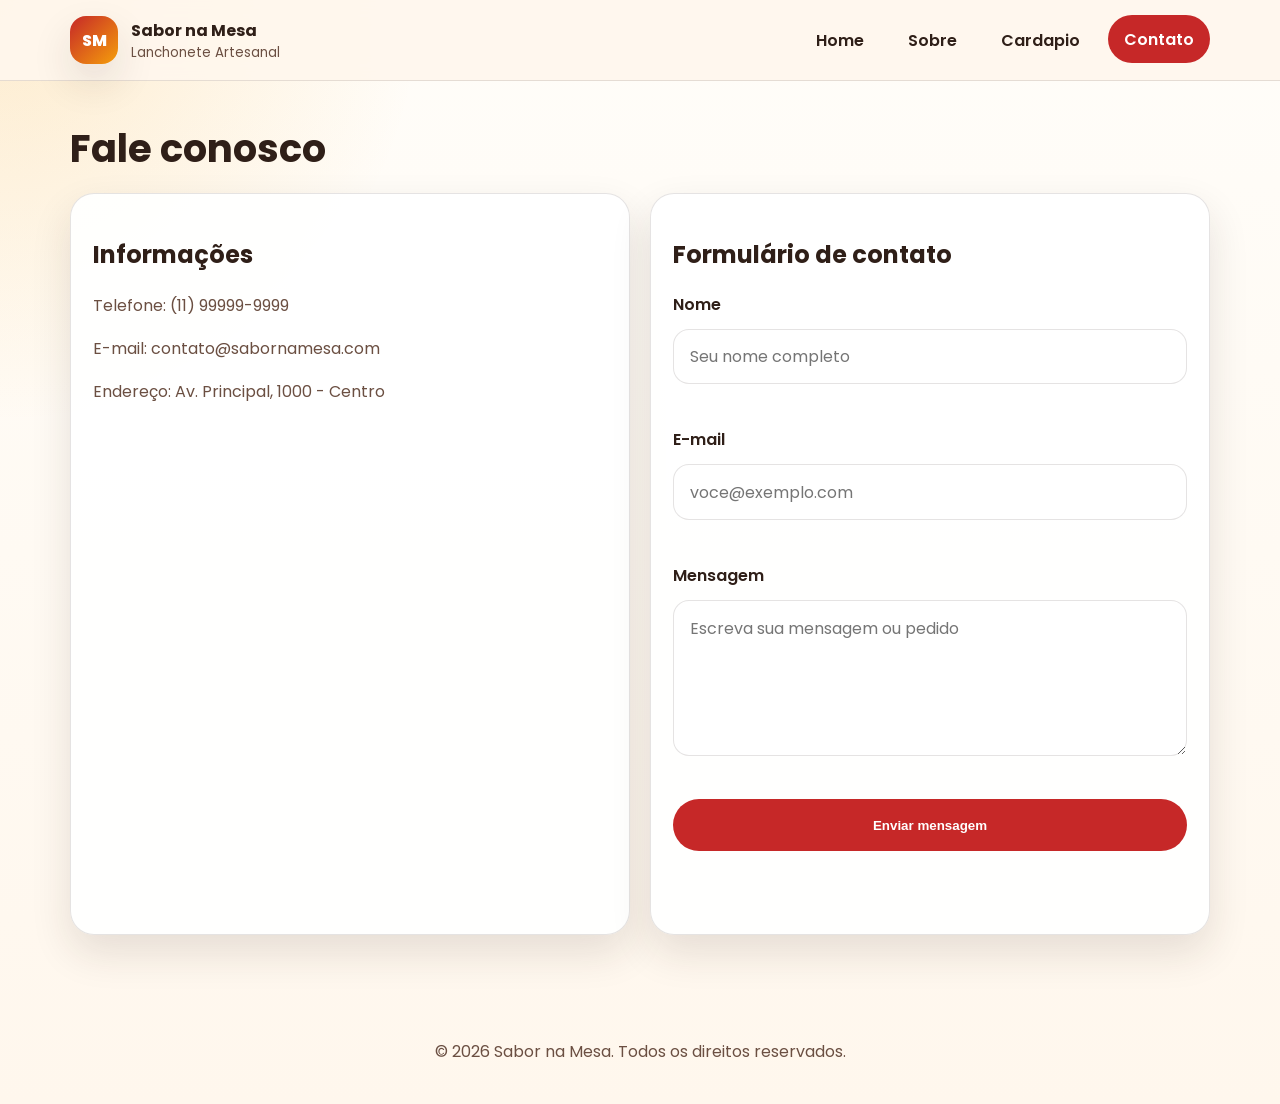
==== contato.html @ fc6c2dfb "primeiro commit" ====
<!DOCTYPE html>
<html lang="pt-BR">
<head>
  <meta charset="UTF-8">
  <meta name="viewport" content="width=device-width, initial-scale=1.0">
  <meta name="description" content="Entre em contato com a Lanchonete Sabor na Mesa e envie sua mensagem.">
  <meta name="keywords" content="contato, formulário, lanchonete, pedido, atendimento">
  <title>Lanchonete Sabor na Mesa | Contato</title>
  <link rel="preconnect" href="https://fonts.googleapis.com">
  <link rel="preconnect" href="https://fonts.gstatic.com" crossorigin>
  <link href="https://fonts.googleapis.com/css2?family=Poppins:wght@400;500;600;700;800&display=swap" rel="stylesheet">
  <link rel="stylesheet" href="css/style.css">
</head>
<body>
  <header class="site-header">
    <div class="topbar">
      <a class="brand" href="index.html"><span class="brand-mark">SM</span><span class="brand-text"><strong>Sabor na Mesa</strong><small>Lanchonete Artesanal</small></span></a>
      <button class="menu-toggle" id="menuToggle" aria-label="Abrir menu de navegação" aria-expanded="false" aria-controls="primaryNav">☰</button>
      <nav class="primary-nav" id="primaryNav">
        <a href="index.html">Home</a>
        <a href="sobre.html">Sobre</a>
        <a href="cardapio.html">Cardapio</a>
        <a class="active" href="contato.html">Contato</a>
      </nav>
    </div>
  </header>

  <main class="section page-section">
    <h1 class="section-title reveal">Fale conosco</h1>
    <div class="two-columns">
      <section class="content-panel reveal">
        <h2>Informações</h2>
        <p>Telefone: (11) 99999-9999</p>
        <p>E-mail: contato@sabornamesa.com</p>
        <p>Endereço: Av. Principal, 1000 - Centro</p>
      </section>
      <section class="content-panel reveal">
        <h2>Formulário de contato</h2>
        <form id="contactForm" novalidate>
          <label for="name">Nome</label>
          <input type="text" id="name" name="name" placeholder="Seu nome completo">
          <small class="error-message" data-error-for="name"></small>

          <label for="email">E-mail</label>
          <input type="email" id="email" name="email" placeholder="voce@exemplo.com">
          <small class="error-message" data-error-for="email"></small>

          <label for="message">Mensagem</label>
          <textarea id="message" name="message" rows="5" placeholder="Escreva sua mensagem ou pedido"></textarea>
          <small class="error-message" data-error-for="message"></small>

          <button class="btn btn-primary" type="submit">Enviar mensagem</button>
          <p class="form-success" id="formSuccess" aria-live="polite"></p>
        </form>
      </section>
    </div>
  </main>

  <footer class="site-footer">
    <p>&copy; 2026 Sabor na Mesa. Todos os direitos reservados.</p>
  </footer>

  <script src="js/script.js"></script>
</body>
</html>
---- css/style.css ----
:root {
  --bg: #fff7ed;
  --surface: #ffffff;
  --surface-alt: #ffe8cc;
  --text: #2f1f18;
  --muted: #6b4f42;
  --primary: #c62828;
  --primary-dark: #8e1c1c;
  --accent: #f59e0b;
  --border: rgba(47, 31, 24, 0.12);
  --shadow: 0 18px 40px rgba(47, 31, 24, 0.12);
}

* {
  box-sizing: border-box;
}

html {
  scroll-behavior: smooth;
}

body {
  margin: 0;
  font-family: 'Poppins', sans-serif;
  color: var(--text);
  background:
    radial-gradient(circle at top left, rgba(245, 158, 11, 0.18), transparent 25%),
    linear-gradient(180deg, #fffdf9 0%, var(--bg) 100%);
}

a {
  color: inherit;
  text-decoration: none;
}

img {
  max-width: 100%;
  display: block;
}

.site-header {
  position: sticky;
  top: 0;
  z-index: 20;
  backdrop-filter: blur(10px);
  background: rgba(255, 247, 237, 0.92);
  border-bottom: 1px solid var(--border);
}

.topbar {
  max-width: 1180px;
  margin: 0 auto;
  padding: 1rem 1.25rem;
  display: flex;
  align-items: center;
  justify-content: space-between;
  gap: 1rem;
}

.brand {
  display: inline-flex;
  align-items: center;
  gap: 0.8rem;
}

.brand-mark {
  width: 3rem;
  height: 3rem;
  border-radius: 1rem;
  display: grid;
  place-items: center;
  background: linear-gradient(135deg, var(--primary), var(--accent));
  color: #fff;
  font-weight: 800;
  box-shadow: var(--shadow);
}

.brand-text strong,
.brand-text small {
  display: block;
}

.brand-text small {
  color: var(--muted);
}

.primary-nav {
  display: flex;
  align-items: center;
  gap: 0.75rem;
}

.primary-nav a {
  padding: 0.7rem 1rem;
  border-radius: 999px;
  font-weight: 600;
  transition: background-color 0.25s ease, color 0.25s ease, transform 0.25s ease;
}

.primary-nav a:hover,
.primary-nav a.active {
  background: var(--primary);
  color: #fff;
  transform: translateY(-1px);
}

.menu-toggle {
  display: none;
  border: 0;
  background: var(--primary);
  color: #fff;
  width: 3rem;
  height: 3rem;
  border-radius: 0.9rem;
  font-size: 1.25rem;
}

.hero,
.two-columns,
.cards-grid,
.menu-grid,
.section {
  max-width: 1180px;
  margin: 0 auto;
}

.hero {
  min-height: calc(100vh - 90px);
  padding: 4rem 1.25rem;
  display: grid;
  grid-template-columns: 1.2fr 0.8fr;
  gap: 2rem;
  align-items: center;
}

.hero-content h1,
.section-title {
  font-size: clamp(2rem, 4vw, 4rem);
  line-height: 1.05;
  margin: 0 0 1rem;
}

.eyebrow {
  display: inline-block;
  margin-bottom: 1rem;
  padding: 0.4rem 0.75rem;
  border-radius: 999px;
  background: rgba(245, 158, 11, 0.18);
  color: var(--primary-dark);
  font-weight: 700;
}

.hero p,
.content-panel p,
.info-card p,
.menu-item p {
  color: var(--muted);
  line-height: 1.7;
}

.hero-actions {
  display: flex;
  flex-wrap: wrap;
  gap: 1rem;
  margin-top: 1.5rem;
}

.btn {
  display: inline-flex;
  align-items: center;
  justify-content: center;
  min-height: 3.2rem;
  padding: 0.8rem 1.3rem;
  border-radius: 999px;
  font-weight: 700;
  border: 1px solid transparent;
  transition: transform 0.25s ease, box-shadow 0.25s ease, background-color 0.25s ease;
}

.btn:hover {
  transform: translateY(-2px);
  box-shadow: var(--shadow);
}

.btn-primary {
  background: var(--primary);
  color: #fff;
}

.btn-primary:hover {
  background: var(--primary-dark);
}

.btn-secondary {
  border-color: var(--primary);
  color: var(--primary);
  background: rgba(255, 255, 255, 0.6);
}

.hero-card,
.content-panel,
.info-card,
.menu-item {
  background: rgba(255, 255, 255, 0.92);
  border: 1px solid var(--border);
  border-radius: 1.5rem;
  box-shadow: var(--shadow);
}

.hero-card {
  padding: 2rem;
  background: linear-gradient(180deg, var(--surface), var(--surface-alt));
}

.hero-card ul,
.check-list {
  padding-left: 1.1rem;
  color: var(--muted);
  line-height: 1.8;
}

.section {
  padding: 1rem 1.25rem 4rem;
}

.section-title {
  font-size: clamp(1.8rem, 3vw, 2.8rem);
  margin-bottom: 1.5rem;
}

.cards-grid,
.menu-grid {
  display: grid;
  grid-template-columns: repeat(3, minmax(0, 1fr));
  gap: 1.25rem;
}

.info-card,
.menu-item,
.content-panel {
  padding: 1.4rem;
}

.two-columns {
  display: grid;
  grid-template-columns: repeat(2, minmax(0, 1fr));
  gap: 1.25rem;
}

.page-section {
  padding-top: 3rem;
}

.filter-bar {
  display: flex;
  flex-wrap: wrap;
  gap: 0.75rem;
  margin-bottom: 1.5rem;
}

.filter-btn {
  border: 1px solid var(--border);
  background: #fff;
  color: var(--text);
  padding: 0.75rem 1rem;
  border-radius: 999px;
  font-weight: 700;
}

.filter-btn.active {
  background: var(--primary);
  color: #fff;
}

.menu-item span {
  display: inline-block;
  margin-top: 1rem;
  font-weight: 800;
  color: var(--primary-dark);
}

form {
  display: grid;
  gap: 0.75rem;
}

label {
  font-weight: 600;
}

input,
textarea {
  width: 100%;
  border: 1px solid var(--border);
  border-radius: 1rem;
  padding: 0.9rem 1rem;
  font: inherit;
  background: #fff;
}

input:focus,
textarea:focus,
button:focus,
a:focus {
  outline: 3px solid rgba(245, 158, 11, 0.35);
  outline-offset: 2px;
}

.error-message,
.form-success {
  min-height: 1.2rem;
  font-size: 0.92rem;
}

.error-message {
  color: #b91c1c;
}

.form-success {
  color: #166534;
  font-weight: 700;
}

.site-footer {
  padding: 1.5rem;
  text-align: center;
  color: var(--muted);
}

.reveal {
  opacity: 0;
  transform: translateY(24px);
  transition: opacity 0.7s ease, transform 0.7s ease;
}

.reveal.visible {
  opacity: 1;
  transform: translateY(0);
}

@media (max-width: 900px) {
  .hero,
  .two-columns,
  .cards-grid,
  .menu-grid {
    grid-template-columns: 1fr;
  }

  .hero {
    min-height: auto;
    padding-top: 2rem;
  }
}

@media (max-width: 768px) {
  .menu-toggle {
    display: inline-grid;
    place-items: center;
  }

  .primary-nav {
    position: absolute;
    top: 100%;
    right: 1.25rem;
    left: 1.25rem;
    padding: 1rem;
    flex-direction: column;
    align-items: stretch;
    background: rgba(255, 255, 255, 0.98);
    border: 1px solid var(--border);
    border-radius: 1.25rem;
    box-shadow: var(--shadow);
    display: none;
  }

  .primary-nav.open {
    display: flex;
  }

  .primary-nav a {
    width: 100%;
  }

  .topbar {
    position: relative;
  }
}
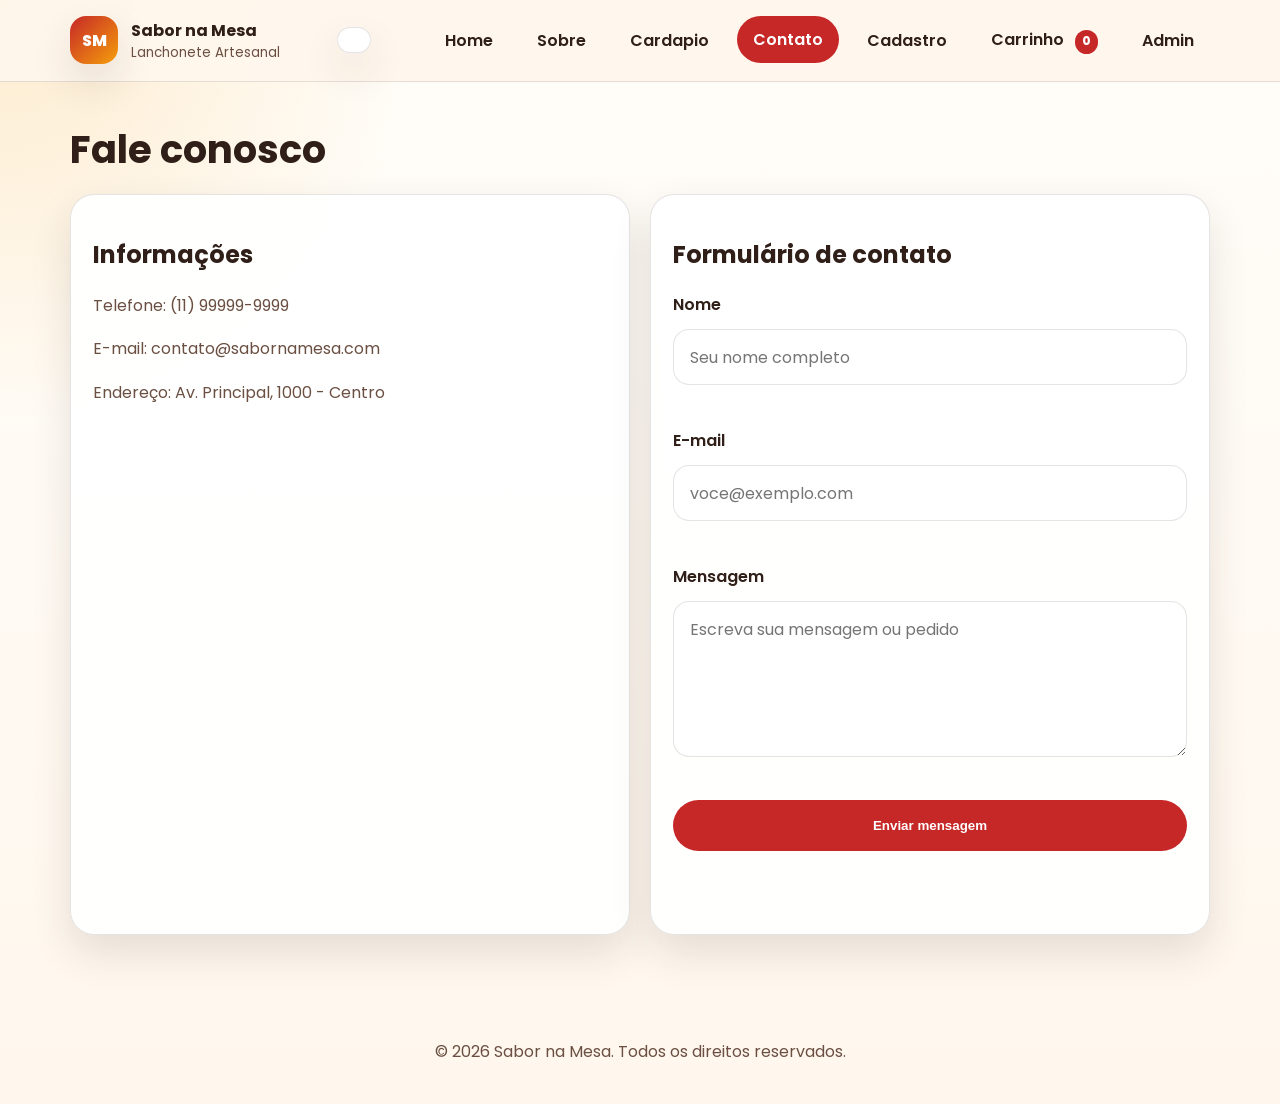
==== commit 8506ec11: "feat: adicionar site completo da lanchonete" ====
--- a/contato.html
+++ b/contato.html
@@ -1,65 +1,108 @@
-<!DOCTYPE html>
+<!doctype html>
 <html lang="pt-BR">
-<head>
-  <meta charset="UTF-8">
-  <meta name="viewport" content="width=device-width, initial-scale=1.0">
-  <meta name="description" content="Entre em contato com a Lanchonete Sabor na Mesa e envie sua mensagem.">
-  <meta name="keywords" content="contato, formulário, lanchonete, pedido, atendimento">
-  <title>Lanchonete Sabor na Mesa | Contato</title>
-  <link rel="preconnect" href="https://fonts.googleapis.com">
-  <link rel="preconnect" href="https://fonts.gstatic.com" crossorigin>
-  <link href="https://fonts.googleapis.com/css2?family=Poppins:wght@400;500;600;700;800&display=swap" rel="stylesheet">
-  <link rel="stylesheet" href="css/style.css">
-</head>
-<body>
-  <header class="site-header">
-    <div class="topbar">
-      <a class="brand" href="index.html"><span class="brand-mark">SM</span><span class="brand-text"><strong>Sabor na Mesa</strong><small>Lanchonete Artesanal</small></span></a>
-      <button class="menu-toggle" id="menuToggle" aria-label="Abrir menu de navegação" aria-expanded="false" aria-controls="primaryNav">☰</button>
-      <nav class="primary-nav" id="primaryNav">
-        <a href="index.html">Home</a>
-        <a href="sobre.html">Sobre</a>
-        <a href="cardapio.html">Cardapio</a>
-        <a class="active" href="contato.html">Contato</a>
-      </nav>
-    </div>
-  </header>
+  <head>
+    <meta charset="UTF-8" />
+    <meta name="viewport" content="width=device-width, initial-scale=1.0" />
+    <meta
+      name="description"
+      content="Entre em contato com a Lanchonete Sabor na Mesa e envie sua mensagem."
+    />
+    <meta
+      name="keywords"
+      content="contato, formulário, lanchonete, pedido, atendimento"
+    />
+    <title>Lanchonete Sabor na Mesa | Contato</title>
+    <link rel="preconnect" href="https://fonts.googleapis.com" />
+    <link rel="preconnect" href="https://fonts.gstatic.com" crossorigin />
+    <link
+      href="https://fonts.googleapis.com/css2?family=Poppins:wght@400;500;600;700;800&display=swap"
+      rel="stylesheet"
+    />
+    <link rel="stylesheet" href="css/style.css" />
+  </head>
+  <body>
+    <header class="site-header">
+      <div class="topbar">
+        <a class="brand" href="index.html"
+          ><span class="brand-mark">SM</span
+          ><span class="brand-text"
+            ><strong>Sabor na Mesa</strong
+            ><small>Lanchonete Artesanal</small></span
+          ></a
+        >
+        <button
+          class="menu-toggle"
+          id="menuToggle"
+          aria-label="Abrir menu de navegação"
+          aria-expanded="false"
+          aria-controls="primaryNav"
+        >
+          ☰
+        </button>
+        <nav class="primary-nav" id="primaryNav">
+          <a href="index.html">Home</a>
+          <a href="sobre.html">Sobre</a>
+          <a href="cardapio.html">Cardapio</a>
+          <a class="active" href="contato.html">Contato</a>
+          <a href="cadastro.html">Cadastro</a>
+          <a href="carrinho.html">Carrinho</a>
+          <a href="admin.html">Admin</a>
+        </nav>
+      </div>
+    </header>
 
-  <main class="section page-section">
-    <h1 class="section-title reveal">Fale conosco</h1>
-    <div class="two-columns">
-      <section class="content-panel reveal">
-        <h2>Informações</h2>
-        <p>Telefone: (11) 99999-9999</p>
-        <p>E-mail: contato@sabornamesa.com</p>
-        <p>Endereço: Av. Principal, 1000 - Centro</p>
-      </section>
-      <section class="content-panel reveal">
-        <h2>Formulário de contato</h2>
-        <form id="contactForm" novalidate>
-          <label for="name">Nome</label>
-          <input type="text" id="name" name="name" placeholder="Seu nome completo">
-          <small class="error-message" data-error-for="name"></small>
+    <main class="section page-section">
+      <h1 class="section-title reveal">Fale conosco</h1>
+      <div class="two-columns">
+        <section class="content-panel reveal">
+          <h2>Informações</h2>
+          <p>Telefone: (11) 99999-9999</p>
+          <p>E-mail: contato@sabornamesa.com</p>
+          <p>Endereço: Av. Principal, 1000 - Centro</p>
+        </section>
+        <section class="content-panel reveal">
+          <h2>Formulário de contato</h2>
+          <form id="contactForm" novalidate>
+            <label for="name">Nome</label>
+            <input
+              type="text"
+              id="name"
+              name="name"
+              placeholder="Seu nome completo"
+            />
+            <small class="error-message" data-error-for="name"></small>
 
-          <label for="email">E-mail</label>
-          <input type="email" id="email" name="email" placeholder="voce@exemplo.com">
-          <small class="error-message" data-error-for="email"></small>
+            <label for="email">E-mail</label>
+            <input
+              type="email"
+              id="email"
+              name="email"
+              placeholder="voce@exemplo.com"
+            />
+            <small class="error-message" data-error-for="email"></small>
 
-          <label for="message">Mensagem</label>
-          <textarea id="message" name="message" rows="5" placeholder="Escreva sua mensagem ou pedido"></textarea>
-          <small class="error-message" data-error-for="message"></small>
+            <label for="message">Mensagem</label>
+            <textarea
+              id="message"
+              name="message"
+              rows="5"
+              placeholder="Escreva sua mensagem ou pedido"
+            ></textarea>
+            <small class="error-message" data-error-for="message"></small>
 
-          <button class="btn btn-primary" type="submit">Enviar mensagem</button>
-          <p class="form-success" id="formSuccess" aria-live="polite"></p>
-        </form>
-      </section>
-    </div>
-  </main>
+            <button class="btn btn-primary" type="submit">
+              Enviar mensagem
+            </button>
+            <p class="form-success" id="formSuccess" aria-live="polite"></p>
+          </form>
+        </section>
+      </div>
+    </main>
 
-  <footer class="site-footer">
-    <p>&copy; 2026 Sabor na Mesa. Todos os direitos reservados.</p>
-  </footer>
+    <footer class="site-footer">
+      <p>&copy; 2026 Sabor na Mesa. Todos os direitos reservados.</p>
+    </footer>
 
-  <script src="js/script.js"></script>
-</body>
-</html>+    <script src="js/script.js"></script>
+  </body>
+</html>
--- a/css/style.css
+++ b/css/style.css
@@ -11,6 +11,19 @@
   --shadow: 0 18px 40px rgba(47, 31, 24, 0.12);
 }
 
+:root[data-theme='dark'] {
+  --bg: #0f1216;
+  --surface: #171d24;
+  --surface-alt: #202833;
+  --text: #f4f7fb;
+  --muted: #b7c2cf;
+  --primary: #ff8a3d;
+  --primary-dark: #ff6f1f;
+  --accent: #f3c64e;
+  --border: rgba(255, 255, 255, 0.09);
+  --shadow: 0 22px 50px rgba(0, 0, 0, 0.45);
+}
+
 * {
   box-sizing: border-box;
 }
@@ -24,8 +37,27 @@
   font-family: 'Poppins', sans-serif;
   color: var(--text);
   background:
-    radial-gradient(circle at top left, rgba(245, 158, 11, 0.18), transparent 25%),
+    radial-gradient(
+      circle at top left,
+      rgba(245, 158, 11, 0.18),
+      transparent 25%
+    ),
     linear-gradient(180deg, #fffdf9 0%, var(--bg) 100%);
+}
+
+:root[data-theme='dark'] body {
+  background:
+    radial-gradient(
+      circle at top left,
+      rgba(255, 138, 61, 0.16),
+      transparent 24%
+    ),
+    radial-gradient(
+      circle at top right,
+      rgba(243, 198, 78, 0.1),
+      transparent 26%
+    ),
+    linear-gradient(180deg, #151a20 0%, var(--bg) 100%);
 }
 
 a {
@@ -94,7 +126,25 @@
   padding: 0.7rem 1rem;
   border-radius: 999px;
   font-weight: 600;
-  transition: background-color 0.25s ease, color 0.25s ease, transform 0.25s ease;
+  transition:
+    background-color 0.25s ease,
+    color 0.25s ease,
+    transform 0.25s ease;
+}
+
+.nav-badge {
+  display: inline-grid;
+  place-items: center;
+  min-width: 1.45rem;
+  height: 1.45rem;
+  margin-left: 0.45rem;
+  padding: 0 0.35rem;
+  border-radius: 999px;
+  background: var(--primary);
+  color: #fff;
+  font-size: 0.72rem;
+  font-weight: 800;
+  line-height: 1;
 }
 
 .primary-nav a:hover,
@@ -115,6 +165,16 @@
   font-size: 1.25rem;
 }
 
+.theme-toggle {
+  border: 1px solid var(--border);
+  background: var(--surface);
+  color: var(--text);
+  border-radius: 999px;
+  padding: 0.75rem 1rem;
+  font-weight: 700;
+  box-shadow: var(--shadow);
+}
+
 .hero,
 .two-columns,
 .cards-grid,
@@ -174,7 +234,10 @@
   border-radius: 999px;
   font-weight: 700;
   border: 1px solid transparent;
-  transition: transform 0.25s ease, box-shadow 0.25s ease, background-color 0.25s ease;
+  transition:
+    transform 0.25s ease,
+    box-shadow 0.25s ease,
+    background-color 0.25s ease;
 }
 
 .btn:hover {
@@ -241,6 +304,240 @@
   padding: 1.4rem;
 }
 
+.menu-item {
+  display: grid;
+  gap: 0.9rem;
+}
+
+.menu-item__media {
+  border-radius: 1.15rem;
+  overflow: hidden;
+  background: linear-gradient(
+    135deg,
+    rgba(245, 158, 11, 0.16),
+    rgba(198, 40, 40, 0.12)
+  );
+  aspect-ratio: 16 / 11;
+}
+
+.menu-item__media img {
+  width: 100%;
+  height: 100%;
+  object-fit: cover;
+}
+
+.menu-item:hover {
+  transform: translateY(-4px);
+}
+
+.btn-small {
+  min-height: 2.6rem;
+  padding: 0.65rem 1rem;
+  font-size: 0.92rem;
+}
+
+.catalog-hero,
+.auth-layout,
+.cart-layout,
+.admin-layout {
+  display: grid;
+  gap: 1.5rem;
+}
+
+.catalog-hero {
+  grid-template-columns: 1.1fr auto;
+  align-items: end;
+  margin-bottom: 1.5rem;
+}
+
+.catalog-hero p,
+.auth-intro p,
+.cart-intro p,
+.admin-panel p {
+  color: var(--muted);
+  line-height: 1.7;
+}
+
+.catalog-toolbar {
+  display: grid;
+  gap: 0.8rem;
+  margin-bottom: 1.25rem;
+}
+
+.catalog-status,
+.admin-status,
+.form-status {
+  min-height: 1.2rem;
+  font-weight: 700;
+}
+
+.catalog-status.is-success,
+.admin-status.is-success,
+.form-status.is-success {
+  color: #1d7348;
+}
+
+.catalog-status.is-error,
+.admin-status.is-error,
+.form-status.is-error {
+  color: #b43c2f;
+}
+
+.menu-item__meta {
+  display: grid;
+  gap: 0.35rem;
+}
+
+.menu-item__category,
+.admin-item__tag {
+  display: inline-flex;
+  width: fit-content;
+  padding: 0.35rem 0.7rem;
+  border-radius: 999px;
+  background: rgba(245, 158, 11, 0.14);
+  color: var(--primary-dark);
+  font-size: 0.8rem;
+  font-weight: 700;
+}
+
+.menu-item__footer,
+.form-actions,
+.cart-item__controls,
+.admin-item__actions {
+  display: flex;
+  flex-wrap: wrap;
+  gap: 0.75rem;
+  align-items: center;
+}
+
+.auth-layout,
+.admin-layout,
+.cart-layout {
+  grid-template-columns: 1fr;
+}
+
+.auth-intro,
+.auth-form,
+.cart-summary,
+.admin-panel,
+.admin-form,
+.admin-list,
+.cart-list {
+  background: rgba(255, 255, 255, 0.92);
+  border: 1px solid var(--border);
+  border-radius: 1.5rem;
+  box-shadow: var(--shadow);
+  padding: 1.4rem;
+}
+
+.auth-notes,
+.form-grid,
+.admin-catalog {
+  display: grid;
+  gap: 1rem;
+}
+
+.auth-notes {
+  grid-template-columns: repeat(2, minmax(0, 1fr));
+  margin-top: 1.25rem;
+}
+
+.auth-notes article,
+.cart-summary,
+.empty-state {
+  background: linear-gradient(
+    180deg,
+    var(--surface),
+    rgba(255, 232, 204, 0.35)
+  );
+  border-radius: 1rem;
+  padding: 1rem;
+}
+
+.auth-notes strong,
+.cart-summary strong,
+.empty-state h2,
+.admin-list__header h2,
+.cart-item h2,
+.admin-item h3 {
+  display: block;
+  margin: 0 0 0.5rem;
+}
+
+.auth-notes p,
+.empty-state p {
+  margin: 0;
+  color: var(--muted);
+}
+
+.form-field select,
+.form-field input,
+.form-field textarea {
+  width: 100%;
+  border: 1px solid var(--border);
+  border-radius: 1rem;
+  padding: 0.9rem 1rem;
+  font: inherit;
+  background: #fff;
+}
+
+.cart-list,
+.admin-list {
+  display: grid;
+  gap: 1rem;
+}
+
+.cart-item,
+.admin-item {
+  display: grid;
+  grid-template-columns: 140px 1fr auto;
+  gap: 1rem;
+  align-items: center;
+  background: rgba(255, 255, 255, 0.85);
+  border: 1px solid var(--border);
+  border-radius: 1.25rem;
+  padding: 1rem;
+}
+
+.cart-item img,
+.admin-item img {
+  width: 100%;
+  height: 120px;
+  object-fit: cover;
+  border-radius: 1rem;
+}
+
+.cart-item__content {
+  display: grid;
+  gap: 0.4rem;
+}
+
+.cart-item__controls {
+  margin-top: 0.6rem;
+}
+
+.cart-step {
+  width: 2.5rem;
+  height: 2.5rem;
+  border: 1px solid var(--border);
+  border-radius: 0.8rem;
+  background: #fff;
+  font-weight: 800;
+}
+
+.admin-item__actions {
+  justify-content: flex-end;
+}
+
+.admin-item p,
+.admin-item strong {
+  margin: 0.35rem 0 0;
+}
+
+.empty-state {
+  text-align: center;
+}
+
 .two-columns {
   display: grid;
   grid-template-columns: repeat(2, minmax(0, 1fr));
@@ -260,16 +557,148 @@
 
 .filter-btn {
   border: 1px solid var(--border);
-  background: #fff;
+  background: #f2b35a;
   color: var(--text);
   padding: 0.75rem 1rem;
   border-radius: 999px;
   font-weight: 700;
 }
 
+.filter-btn[aria-pressed='true'],
 .filter-btn.active {
   background: var(--primary);
   color: #fff;
+  transform: translateY(-1px);
+}
+
+.filter-btn.active {
+  background: var(--primary);
+  color: #fff;
+}
+
+.admin-json-panel {
+  display: grid;
+  gap: 1rem;
+  margin-top: 1rem;
+  background: rgba(255, 255, 255, 0.92);
+  border: 1px solid var(--border);
+  border-radius: 1.5rem;
+  box-shadow: var(--shadow);
+  padding: 1.4rem;
+}
+
+.admin-json-editor {
+  width: 100%;
+  min-height: 340px;
+  resize: vertical;
+  border: 1px solid var(--border);
+  border-radius: 1rem;
+  padding: 1rem;
+  font: inherit;
+  background: #fff;
+  color: var(--text);
+}
+
+:root[data-theme='dark'] .admin-json-editor,
+:root[data-theme='dark'] .form-field select,
+:root[data-theme='dark'] .form-field input,
+:root[data-theme='dark'] .form-field textarea,
+:root[data-theme='dark'] input,
+:root[data-theme='dark'] textarea {
+  background: #231f1c;
+  color: var(--text);
+}
+
+:root[data-theme='dark'] .site-header,
+:root[data-theme='dark'] .admin-json-panel,
+:root[data-theme='dark'] .auth-intro,
+:root[data-theme='dark'] .auth-form,
+:root[data-theme='dark'] .cart-summary,
+:root[data-theme='dark'] .admin-panel,
+:root[data-theme='dark'] .admin-form,
+:root[data-theme='dark'] .admin-list,
+:root[data-theme='dark'] .cart-list,
+:root[data-theme='dark'] .hero-card,
+:root[data-theme='dark'] .content-panel,
+:root[data-theme='dark'] .info-card,
+:root[data-theme='dark'] .menu-item {
+  background: rgba(23, 29, 36, 0.95);
+}
+
+:root[data-theme='dark'] .menu-item,
+:root[data-theme='dark'] .cart-item,
+:root[data-theme='dark'] .admin-item,
+:root[data-theme='dark'] .cart-summary,
+:root[data-theme='dark'] .admin-json-panel,
+:root[data-theme='dark'] .auth-intro,
+:root[data-theme='dark'] .auth-form,
+:root[data-theme='dark'] .admin-panel,
+:root[data-theme='dark'] .admin-form,
+:root[data-theme='dark'] .admin-list,
+:root[data-theme='dark'] .cart-list {
+  border-color: rgba(255, 255, 255, 0.14);
+}
+
+:root[data-theme='dark'] .menu-item__media {
+  background: linear-gradient(
+    135deg,
+    rgba(255, 138, 61, 0.2),
+    rgba(243, 198, 78, 0.12)
+  );
+}
+
+:root[data-theme='dark'] .menu-item__category,
+:root[data-theme='dark'] .admin-item__tag {
+  background: rgba(243, 198, 78, 0.18);
+  color: #ffecc9;
+}
+
+:root[data-theme='dark'] .btn-secondary,
+:root[data-theme='dark'] .theme-toggle,
+:root[data-theme='dark'] .cart-step {
+  background: rgba(255, 255, 255, 0.06);
+  color: var(--text);
+  border-color: rgba(255, 255, 255, 0.16);
+}
+
+:root[data-theme='dark'] .btn-primary {
+  color: #1a120d;
+}
+
+:root[data-theme='dark'] .btn-primary:hover {
+  color: #1a120d;
+}
+
+:root[data-theme='dark'] .cart-item strong,
+:root[data-theme='dark'] .admin-item strong,
+:root[data-theme='dark'] .menu-item strong,
+:root[data-theme='dark'] .cart-summary strong,
+:root[data-theme='dark'] .admin-list__header p,
+:root[data-theme='dark'] .cart-intro p,
+:root[data-theme='dark'] .catalog-hero p {
+  color: var(--text);
+}
+
+:root[data-theme='dark'] .empty-state {
+  background: rgba(255, 255, 255, 0.05);
+}
+
+:root[data-theme='dark'] .primary-nav {
+  background: rgba(20, 25, 31, 0.98);
+}
+
+:root[data-theme='dark'] .primary-nav a.active,
+:root[data-theme='dark'] .primary-nav a:hover {
+  background: var(--primary);
+  color: #180f0a;
+}
+
+:root[data-theme='dark'] .nav-badge {
+  color: #17110c;
+}
+
+:root[data-theme='dark'] .site-header {
+  border-bottom-color: var(--border);
 }
 
 .menu-item span {
@@ -330,7 +759,9 @@
 .reveal {
   opacity: 0;
   transform: translateY(24px);
-  transition: opacity 0.7s ease, transform 0.7s ease;
+  transition:
+    opacity 0.7s ease,
+    transform 0.7s ease;
 }
 
 .reveal.visible {
@@ -342,13 +773,20 @@
   .hero,
   .two-columns,
   .cards-grid,
-  .menu-grid {
+  .menu-grid,
+  .catalog-hero,
+  .cart-item,
+  .admin-item {
     grid-template-columns: 1fr;
   }
 
   .hero {
     min-height: auto;
     padding-top: 2rem;
+  }
+
+  .auth-notes {
+    grid-template-columns: 1fr;
   }
 }
 
@@ -384,4 +822,12 @@
   .topbar {
     position: relative;
   }
-}
+
+  .menu-item__footer,
+  .admin-item__actions,
+  .cart-item__controls,
+  .form-actions {
+    flex-direction: column;
+    align-items: stretch;
+  }
+}
